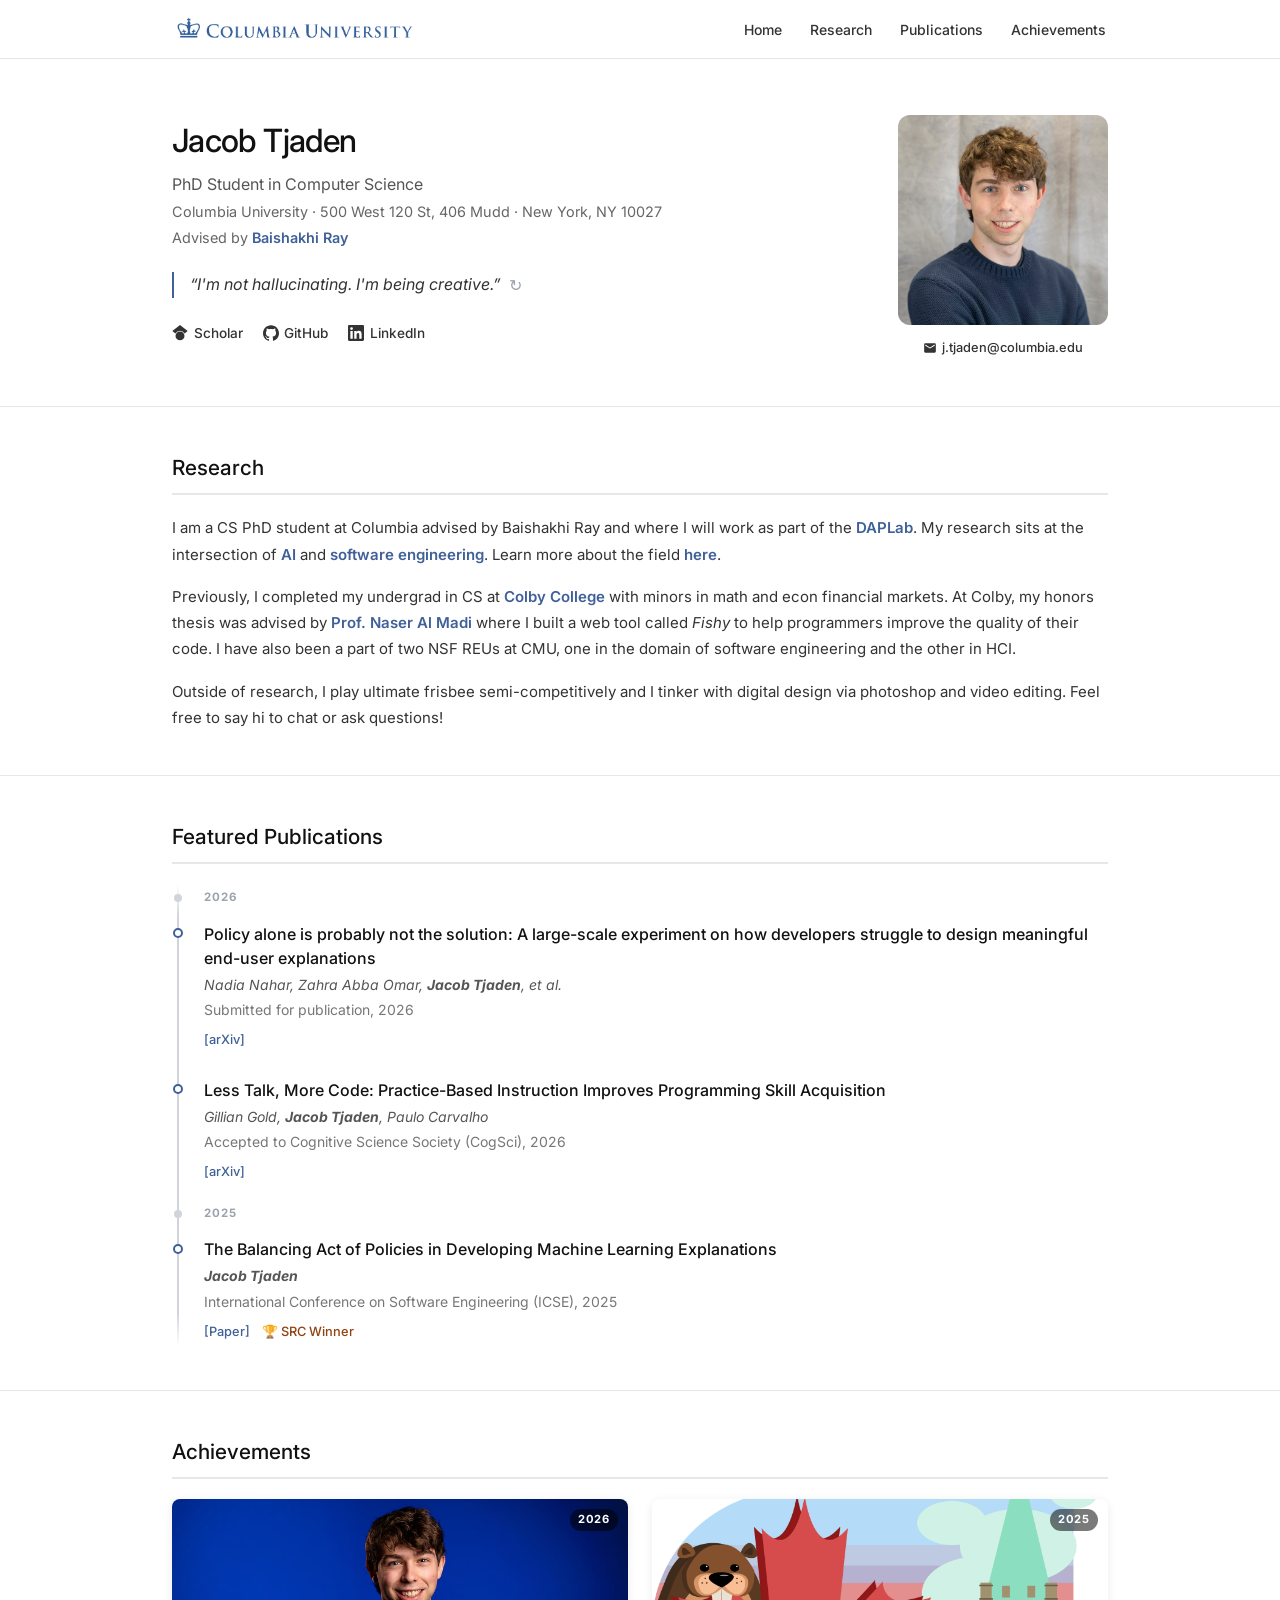
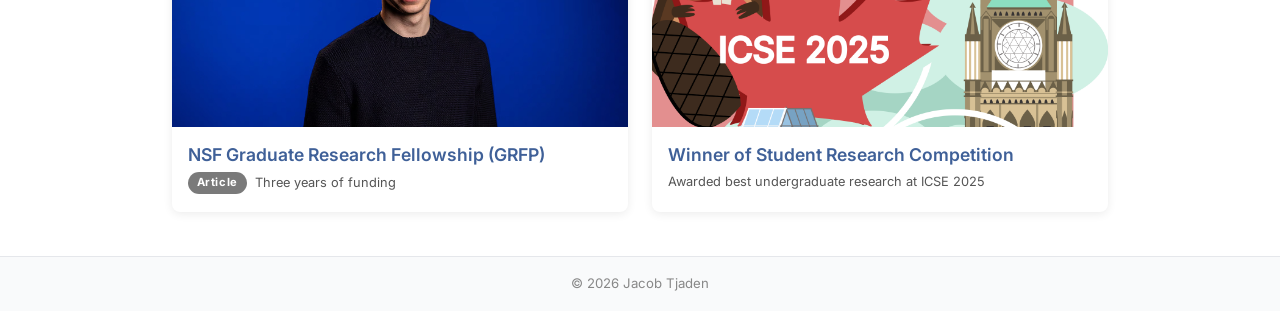
==== index.html @ 8c9d458d "Fixed text spacing" ====
<!DOCTYPE html>
<html lang="en">
<head>
  <meta charset="UTF-8">
  <meta name="viewport" content="width=device-width, initial-scale=1.0">
  <meta name="description" content="Jacob Tjaden — PhD Student in Computer Science">
  <title>Jacob Tjaden</title>
  <link rel="icon" type="image/x-icon" href="assets/favicon.ico">
  <link rel="preconnect" href="https://fonts.googleapis.com">
  <link rel="preconnect" href="https://fonts.gstatic.com" crossorigin>
  <link href="https://fonts.googleapis.com/css2?family=Google+Sans:wght@400;500;700&family=Inter:wght@300;400;500;600;700&display=swap" rel="stylesheet">
  <link rel="stylesheet" href="custom_css/style.css">

  <!-- Google Analytics -->
  <script async src="https://www.googletagmanager.com/gtag/js?id=G-TKDKYT4JV2"></script>
  <script>
    window.dataLayer = window.dataLayer || [];
    function gtag(){dataLayer.push(arguments);}
    gtag('js', new Date());
    gtag('config', 'G-TKDKYT4JV2');
  </script>
</head>
<body>

  <!-- Navigation -->
  <nav id="navbar">
    <div class="nav-inner">
      <!-- Replace with your desired image, e.g. a lab logo or university wordmark -->
      <a href="#home" class="nav-logo-link">
        <img src="assets/other-images/columbia-logo.png" alt="[Nav Image]" class="nav-logo">
      </a>
      <button class="nav-toggle" id="navToggle" aria-label="Toggle navigation menu" aria-expanded="false">
        <span></span>
        <span></span>
        <span></span>
      </button>
      <ul class="nav-links" id="navLinks">
        <li><a href="#home">Home</a></li>
        <li><a href="#research">Research</a></li>
        <li><a href="#publications">Publications</a></li>
        <li><a href="#achievements">Achievements</a></li>
        <!--<li><a href="assets/cv.pdf" target="_blank" rel="noopener">CV</a></li>-->
      </ul>
    </div>
  </nav>

  <!-- Home / Hero -->
  <section id="home">
    <div class="container">
      <div class="hero">

        <div class="hero-text">
          <h1>Jacob Tjaden</h1>
          <p class="hero-role">PhD Student in Computer Science</p>
          <!-- <p class="hero-role">1st year CS PhD student</p> -->
          <p class="hero-affil">Columbia University &middot; 500 West 120 St, 406 Mudd &middot; New York, NY 10027</p>
          <p class="hero-advisor">Advised by <a href="https://www.rayb.info/">Baishakhi Ray</a></p>

          <blockquote class="hero-tagline">
            &ldquo;<span id="joke-text"></span>&rdquo;
            <button id="joke-refresh" title="Another one" aria-label="Show a new joke">&#8635;</button>
          </blockquote>

          <div class="social-links">

            <a href="https://scholar.google.com/citations?hl=en&authuser=0&user=3XXjnRoAAAAJ"
               target="_blank" rel="noopener" class="social-link" title="Google Scholar">
              <svg viewBox="0 0 24 25" xmlns="http://www.w3.org/2000/svg" aria-hidden="true">
                <path d="M12 24a7 7 0 1 1 0-14 7 7 0 0 1 0 14zm0-24L0 9.5l4.838 3.94A8 8 0 0 1 12 9a8 8 0 0 1 7.162 4.44L24 9.5z"/>
              </svg>
              Scholar
            </a>

            <a href="https://github.com/jctjad"
               target="_blank" rel="noopener" class="social-link" title="GitHub">
              <svg viewBox="0 0 24 24" xmlns="http://www.w3.org/2000/svg" aria-hidden="true">
                <path d="M12 .297c-6.63 0-12 5.373-12 12 0 5.303 3.438 9.8 8.205 11.385.6.113.82-.258.82-.577 0-.285-.01-1.04-.015-2.04-3.338.724-4.042-1.61-4.042-1.61C4.422 18.07 3.633 17.7 3.633 17.7c-1.087-.744.084-.729.084-.729 1.205.084 1.838 1.236 1.838 1.236 1.07 1.835 2.809 1.305 3.495.998.108-.776.417-1.305.76-1.605-2.665-.3-5.466-1.332-5.466-5.93 0-1.31.465-2.38 1.235-3.22-.135-.303-.54-1.523.105-3.176 0 0 1.005-.322 3.3 1.23.96-.267 1.98-.399 3-.405 1.02.006 2.04.138 3 .405 2.28-1.552 3.285-1.23 3.285-1.23.645 1.653.24 2.873.12 3.176.765.84 1.23 1.91 1.23 3.22 0 4.61-2.805 5.625-5.475 5.92.42.36.81 1.096.81 2.22 0 1.606-.015 2.896-.015 3.286 0 .315.21.69.825.57C20.565 22.092 24 17.592 24 12.297c0-6.627-5.373-12-12-12"/>
              </svg>
              GitHub
            </a>

            <a href="https://www.linkedin.com/in/jctjaden/"
               target="_blank" rel="noopener" class="social-link" title="LinkedIn">
              <svg viewBox="0 0 24 24" xmlns="http://www.w3.org/2000/svg" aria-hidden="true">
                <path d="M20.447 20.452h-3.554v-5.569c0-1.328-.027-3.037-1.852-3.037-1.853 0-2.136 1.445-2.136 2.939v5.667H9.351V9h3.414v1.561h.046c.477-.9 1.637-1.85 3.37-1.85 3.601 0 4.267 2.37 4.267 5.455v6.286zM5.337 7.433a2.062 2.062 0 0 1-2.063-2.065 2.064 2.064 0 1 1 2.063 2.065zm1.782 13.019H3.555V9h3.564v11.452zM22.225 0H1.771C.792 0 0 .774 0 1.729v20.542C0 23.227.792 24 1.771 24h20.451C23.2 24 24 23.227 24 22.271V1.729C24 .774 23.2 0 22.222 0h.003z"/>
              </svg>
              LinkedIn
            </a>

          </div><!-- /.social-links -->
        </div><!-- /.hero-text -->

        <div class="hero-photo">
          <img src="assets/profile-pic.jpg" alt="Jacob Tjaden">
          <a href="#" class="photo-email" title="Email"
             data-cfemail="42286c36282326272c02212d2e372f202b236c272637">
            <svg viewBox="0 0 24 24" xmlns="http://www.w3.org/2000/svg" aria-hidden="true">
              <path d="M20 4H4c-1.1 0-1.99.9-1.99 2L2 18c0 1.1.9 2 2 2h16c1.1 0 2-.9 2-2V6c0-1.1-.9-2-2-2zm0 4l-8 5-8-5V6l8 5 8-5v2z"/>
            </svg>
            <span class="__cf_email__">&#91;email&#160;protected&#93;</span>
          </a>
        </div>

      </div><!-- /.hero -->
    </div>
  </section>

  <!-- Research -->
  <section id="research">
    <div class="container">
      <h2 class="section-title">Research</h2>

      <p class="prose">
        I am a CS PhD student at Columbia advised by Baishakhi Ray and where I will work as part of the <a href="https://daplab.cs.columbia.edu/">DAPLab</a>.
        My research sits at the intersection of <strong class="highlight">AI</strong> and <strong class="highlight">software engineering</strong>.
        <!-- with a focus on <i>trust in AI coding agents</i>.--> Learn more about the field  
        <a href="https://cacm.acm.org/opinion/agentic-ai-software-engineers-programming-with-trust/">here</a>.
      </p>
      <p class="prose">
        Previously, I completed my undergrad in CS at <strong class="highlight">Colby College</strong> with minors in math and econ financial markets.
        At Colby, my honors thesis was advised by <strong class="highlight">Prof. Naser Al Madi</strong> where I built a web tool called <i>Fishy</i>
        to help programmers improve the quality of their code.
        I have also been a part of two NSF REUs at CMU, one in the domain of software engineering and the other in HCI.
      </p>
      <p class="prose">
        Outside of research, I play ultimate frisbee semi-competitively and I tinker with digital design via photoshop and video editing. 
        Feel free to say hi to chat or ask questions!
      </p>

      <!--
      <div class="research-vectors">
        <h3 class="vectors-heading">Research Vectors</h3>
        <div class="vectors-bars" id="vectors-bars">
          <div class="vectors-loading">Loading&hellip;</div>
        </div>
        <p class="vectors-meta" id="vectors-meta"></p>
      </div>
      -->

    </div>
  </section>

  <!-- Publications -->
  <section id="publications">
    <div class="container">
      <h2 class="section-title">Featured Publications</h2>
      <!-- <p class="section-note">
        For the most up-to-date list, see my
        <a href="https://scholar.google.com/citations?hl=en&authuser=0&user=3XXjnRoAAAAJ"
           target="_blank" rel="noopener">Google Scholar</a> profile.
      </p> -->

      <ul class="pub-list">

        <!-- ─── 2026 ─────────────────────────────────────────── -->
        <li class="pub-year-label">2026</li>

        <li class="pub-item">
          <p class="pub-title">
            Policy alone is probably not the solution: A large-scale experiment on how developers struggle to design meaningful end-user explanations
          </p>
          <p class="pub-authors">
            Nadia Nahar, Zahra Abba Omar, <strong>Jacob Tjaden</strong>, et al.
          </p>
          <p class="pub-venue">
            Submitted for publication<em></em>, 2026
          </p>
          <div class="pub-links">
            <a href="https://arxiv.org/pdf/2503.15512" target="_blank" rel="noopener" class="pub-link">[arXiv]</a>
          </div>
        </li>

        <li class="pub-item">
          <p class="pub-title">
            Less Talk, More Code: Practice-Based Instruction Improves Programming Skill Acquisition
          </p>
          <p class="pub-authors">
            Gillian Gold, <strong>Jacob Tjaden</strong>, Paulo Carvalho
          </p>
          <p class="pub-venue">
            Accepted to Cognitive Science Society (CogSci), 2026
          </p>
          <div class="pub-links">
            <a href="https://osf.io/preprints/psyarxiv/p428m" target="_blank" rel="noopener" class="pub-link">[arXiv]</a>
          </div>
        </li>

        <!-- ─── 2025 ─────────────────────────────────────────── -->
        <li class="pub-year-label">2025</li>

        <li class="pub-item">
          <p class="pub-title">
            The Balancing Act of Policies in Developing Machine Learning Explanations
          </p>
          <p class="pub-authors">
            <strong>Jacob Tjaden</strong>
          </p>
          <p class="pub-venue">
            International Conference on Software Engineering (ICSE), 2025
          </p>
          <div class="pub-links">
            <a href="https://ieeexplore.ieee.org/document/11024264" target="_blank" rel="noopener" class="pub-link">[Paper]</a>
            <!-- <a href="https://drive.google.com/file/d/1xyaWsh6ZU6T8L-z-8aceaLoo5MVlzlEo/view" target="_blank" rel="noopener" class="pub-link">[Poster]</a> -->
            <span class="pub-award">&#x1F3C6; SRC Winner</span>
          </div>
        </li>

      </ul>
    </div>
  </section>

  <!-- Achievements -->
  <section id="achievements">
    <div class="container">
      <h2 class="section-title">Achievements</h2>

      <div class="achievements-grid">

        <!-- ─── 2026 ─────────────────────────────────────────── -->
        <div class="achievement-card">
          <div class="achievement-img-wrap">
            <img src="assets/other-images/colby_news.jpg" alt="NSF GRFP Banner">
            <p class="achievement-date">2026</p>
          </div>
          <div class="achievement-body">
            <h5 class="achievement-title">NSF Graduate Research Fellowship (GRFP)</h5>
            <div class="achievement-footer">
              <a href="https://news.colby.edu/story/nsf-graduate-research-fellowship-winner-announced/" class="achievement-tag" target="_blank" rel="noopener">Article</a>
              <p class="achievement-desc">Three years of funding</p>
            </div>
          </div>
        </div>

        <!-- ─── 2025 ─────────────────────────────────────────── -->
        <div class="achievement-card">
          <div class="achievement-img-wrap">
            <img src="assets/other-images/icse_2025.png" alt="ICSE 2025 Banner">
            <p class="achievement-date">2025</p>
          </div>
          <div class="achievement-body">
            <h5 class="achievement-title">Winner of Student Research Competition</h5>
            <p class="achievement-desc">Awarded best undergraduate research at ICSE 2025</p>
          </div>
        </div>

      </div> <!-- /.achievements-grid -->
    </div>
  </section>

  <!-- Footer -->
  <footer>
    <div class="container">
      <p>&copy; <span id="year"></span> Jacob Tjaden</p>
    </div>
  </footer>

  <script src="script/navbar.js"></script>
  <script src="script/smooth-scroll.js"></script>
  <script src="script/research-vectors.js"></script>

</body>
</html>
---- custom_css/style.css ----
/* ─── Global Colors ─────────────────────────────────────────── */

:root {
  --columbia-blue: #3f6098;   /* Accent color */
  --columbia-blue-png: #2b4e8c;
}

/* ─── Reset & Base ──────────────────────────────────────────── */

*, *::before, *::after {
  box-sizing: border-box;
  margin: 0;
  padding: 0;
}

html {
  scroll-behavior: smooth;
}

body {
  font-family: 'Inter', -apple-system, BlinkMacSystemFont, 'Segoe UI', sans-serif;
  font-size: 16px;
  line-height: 1.65;
  color: #1a1a1a;
  background: #ffffff;
  -webkit-font-smoothing: antialiased;
}

a {
  font-weight: 600;
  color: var(--columbia-blue);
  text-decoration: none;
}

a:hover {
  text-decoration: underline;
}

/* ─── Layout ────────────────────────────────────────────────── */

.container {
  max-width: 1000px;
  margin: 0 auto;
  padding: 0 2rem;
}

/* ─── Navigation ────────────────────────────────────────────── */

#navbar {
  background: #ffffff;
  border-bottom: 1px solid #e5e7eb;
}

.nav-inner {
  max-width: 1000px;
  margin: 0 auto;
  padding: 0 2rem;
  height: 58px;
  display: flex;
  align-items: center;
  justify-content: space-between;
}

.nav-logo-link {
  display: flex;
  align-items: center;
  flex-shrink: 0;
  text-decoration: none;
}

.nav-logo {
  height: 32px;
  width: auto;
  display: block;
  opacity: 0.9;
}

.nav-brand {
  font-weight: 700;
  font-size: 1rem;
  color: #1a1a1a;
  text-decoration: none;
  flex-shrink: 0;
}

.nav-brand:hover {
  text-decoration: none;
  color: var(--columbia-blue);
}

.nav-links {
  display: flex;
  list-style: none;
  gap: 1.75rem;
  align-items: center;
  margin-right: 2px;
}

.nav-links a {
  color: #333;
  text-decoration: none;
  font-size: 0.875rem;
  font-weight: 500;
  transition: color 0.15s;
}

.nav-links a:hover {
  color: var(--columbia-blue);
  text-decoration: none;
}

/* Hamburger button — hidden on desktop */
.nav-toggle {
  display: none;
  flex-direction: column;
  justify-content: space-between;
  width: 22px;
  height: 16px;
  background: none;
  border: none;
  cursor: pointer;
  padding: 0;
}

.nav-toggle span {
  display: block;
  height: 2px;
  width: 100%;
  background: #1a1a1a;
  border-radius: 2px;
  transition: transform 0.2s, opacity 0.2s;
}

/* ─── Hero ──────────────────────────────────────────────────── */

#home {
  padding: 3.5rem 0 3rem;
  border-bottom: 1px solid #e5e7eb;
}

.highlight {
  font-weight: 600;
  color: var(--columbia-blue);
}

.hero {
  display: flex;
  gap: 6rem;
  align-items: flex-start;
}

.hero-text {
  flex: 1;
  min-width: 0;
}

h1 {
  font-family: 'Google Sans', 'Inter', sans-serif;
  font-size: 2rem;
  font-weight: 500;
  letter-spacing: -0.02em;
  margin-bottom: 0.2rem;
  /* color: var(--columbia-blue); */
  color: #111;
}

.hero-role {
  font-size: 1rem;
  color: #555;
  margin-bottom: 0.15rem;
}

.hero-affil {
  font-size: 0.9rem;
  color: #666;
  margin-bottom: 0.15rem;
}

.hero-advisor {
  font-size: 0.9rem;
  color: #666;
  margin-bottom: 1.4rem;
}

.hero-tagline {
  font-size: 1rem;
  font-style: italic;
  color: #333;
  border-left: 2px solid var(--columbia-blue);
  padding-left: 1rem;
  margin-bottom: 1.5rem;
  line-height: 1.6;
}

#joke-refresh {
  display: inline;
  background: none;
  border: none;
  cursor: pointer;
  font-size: 1rem;
  color: #9ca3af;
  padding: 0 0 0 0.3rem;
  font-style: normal;
  vertical-align: middle;
  transition: color 0.15s, transform 0.3s;
}

#joke-refresh:hover {
  color: var(--columbia-blue);
  transform: rotate(180deg);
}

/* Social links */
.social-links {
  display: flex;
  flex-wrap: wrap;
  gap: 0.5rem 1.25rem;
  align-items: center;
}

.social-link {
  display: inline-flex;
  align-items: center;
  gap: 0.35rem;
  color: #333;
  font-size: 0.85rem;
  font-weight: 500;
  text-decoration: none;
  transition: color 0.15s;
}

.social-link:hover {
  color: var(--columbia-blue);
  text-decoration: none;
}

.social-link svg {
  width: 16px;
  height: 16px;
  fill: currentColor;
  flex-shrink: 0;
}

/* Profile photo */
.hero-photo {
  flex-shrink: 0;
  width: 210px;
  display: flex;
  flex-direction: column;
  align-items: center;
  gap: 0.75rem;
}

.hero-photo > img:first-child {
  width: 210px;
  height: 210px;
  border-radius: 12px;
  object-fit: cover;
  object-position: top;
  display: block;
}

.photo-email {
  display: inline-flex;
  align-items: center;
  gap: 0.35rem;
  color: #333;
  font-size: 0.8rem;
  font-weight: 500;
  text-decoration: none;
  transition: color 0.15s;
  overflow-wrap: break-word;
}

.photo-email:hover {
  color: var(--columbia-blue);
  text-decoration: none;
}

.photo-email svg {
  width: 14px;
  height: 14px;
  fill: currentColor;
  flex-shrink: 0;
}

/* ─── Sections — shared ─────────────────────────────────────── */

section {
  padding: 2.75rem 0;
  border-bottom: 1px solid #e5e7eb;
}

section:last-of-type {
  border-bottom: none;
}

.section-title {
  font-family: 'Google Sans', 'Inter', sans-serif;
  font-size: 1.3rem;
  font-weight: 500;
  /* color: var(--columbia-blue); */
  color: #111;
  margin-bottom: 1.25rem;
  padding-bottom: 0.5rem;
  border-bottom: 2px solid #e5e7eb;
}

.section-note {
  font-size: 0.85rem;
  color: #666;
  margin-bottom: 1.25rem;
}

/* ─── Research ──────────────────────────────────────────────── */

.prose {
  font-size: 0.9375rem;
  color: #333;
  margin-bottom: 1rem;
  line-height: 1.75;
}

.prose:last-of-type {
  margin-bottom: 0;
}

.research-areas {
  margin-top: 1.5rem;
  padding: 1.25rem 1.5rem;
  background: #f9fafb;
  border-radius: 6px;
  border: 1px solid #e5e7eb;
}

.research-areas h3 {
  font-size: 0.9rem;
  font-weight: 600;
  color: #111;
  margin-bottom: 0.75rem;
  text-transform: uppercase;
  letter-spacing: 0.05em;
}

.research-areas ul {
  list-style: none;
  display: flex;
  flex-wrap: wrap;
  gap: 0.5rem;
  padding: 0;
}

.research-areas li {
  font-size: 0.85rem;
  color: #374151;
  background: #ffffff;
  border: 1px solid #d1d5db;
  border-radius: 999px;
  padding: 0.25rem 0.85rem;
}

/* ─── Research Vectors ──────────────────────────────────────── */

.research-vectors {
  margin-top: 1.75rem;
}

.vectors-heading {
  font-size: 0.9rem;
  font-weight: 600;
  color: #111;
  text-transform: uppercase;
  letter-spacing: 0.05em;
  margin-bottom: 0.9rem;
}

.vectors-bars {
  display: flex;
  flex-direction: column;
  gap: 0.55rem;
}

.vector-row {
  display: grid;
  grid-template-columns: 160px 1fr 3rem 5.5rem;
  align-items: center;
  gap: 0.75rem;
}

.vector-label {
  font-size: 0.85rem;
  color: #374151;
  font-weight: 500;
  white-space: nowrap;
  overflow: hidden;
  text-overflow: ellipsis;
}

.vector-track {
  background: #f3f4f6;
  border-radius: 999px;
  height: 8px;
  overflow: hidden;
}

.vector-fill {
  height: 100%;
  background: var(--columbia-blue);
  border-radius: 999px;
  transition: width 0.7s cubic-bezier(0.4, 0, 0.2, 1);
  opacity: 0.85;
}

.vector-pct {
  font-size: 0.8rem;
  color: #555;
  font-weight: 600;
  text-align: right;
}

.vector-count {
  font-size: 0.78rem;
  color: #9ca3af;
  white-space: nowrap;
}

.vectors-loading {
  font-size: 0.85rem;
  color: #9ca3af;
}

.vectors-meta {
  margin-top: 0.65rem;
  font-size: 0.78rem;
  color: #9ca3af;
}

/* ─── Publications ──────────────────────────────────────────── */

.pub-list {
  list-style: none;
  position: relative;
  padding-left: 2rem;      /* 32px — space for the timeline + dot */
}

/* Vertical timeline line — straight with gradient-curved ends */
.pub-list::before {
  content: '';
  position: absolute;
  left: 5px;               /* center of the 10px dot (5px + 5px half-dot - 1px half-line) */
  top: 0;
  bottom: 0;
  width: 2px;
  background: linear-gradient(
    to bottom,
    transparent 0%,
    #d1d5db 7%,
    #d1d5db 93%,
    transparent 100%
  );
}

/* Year labels */
.pub-year-label {
  position: relative;
  padding: 0.5rem 0;
  line-height: 1;
  font-size: 0.72rem;
  font-weight: 700;
  color: #9ca3af;
  letter-spacing: 0.1em;
  text-transform: uppercase;
}

/* Small filled circle on the line for year labels */
.pub-year-label::before {
  content: '';
  position: absolute;
  left: calc(-2rem + 2px);   /* center 8px circle on 2px line at left: 5px */
  top: 50%;
  transform: translateY(-50%);
  width: 8px;
  height: 8px;
  background: #d1d5db;
  border-radius: 50%;
}

/* Publication entries */
.pub-item {
  position: relative;
  padding: 0.6rem 0 1.1rem;
  border-bottom: none;
}

.pub-item:last-child {
  padding-bottom: 0.25rem;
}

/* Hollow circle dot on the timeline for each paper */
.pub-item::before {
  content: '';
  position: absolute;
  left: calc(-2rem + 1px);   /* center 10px circle on 2px line at left: 5px */
  top: 1rem;
  width: 10px;
  height: 10px;
  background: #ffffff;
  border: 2px solid var(--columbia-blue);
  border-radius: 50%;
}

.pub-placeholder {
  opacity: 0.45;
}

.pub-title {
  font-size: 1rem;
  font-weight: 500;
  color: #111;
  margin-bottom: 0.2rem;
  line-height: 1.5;
}

.pub-authors {
  font-style: italic;
  font-size: 0.875rem;
  color: #555;
  margin-bottom: 0.15rem;
}

.pub-venue {
  font-size: 0.875rem;
  color: #777;
  margin-bottom: 0.5rem;
}

.pub-links {
  display: flex;
  flex-wrap: wrap;
  gap: 0.25rem 0.75rem;
  align-items: center;
}

.pub-link {
  font-size: 0.8rem;
  color: var(--columbia-blue);
  font-weight: 500;
  text-decoration: none;
}

.pub-link:hover {
  text-decoration: underline;
}

.pub-award {
  font-size: 0.8rem;
  color: #92400e;
  font-weight: 500;
}

/* ─── Achievements ───────────────────────────────────────────── */

.achievements-grid {
  display: grid;
  grid-template-columns: repeat(2, 1fr);
  gap: 1.5rem;
}

.achievement-card {
  background: #ffffff;
  border-radius: 8px;
  overflow: hidden;
  display: flex;
  flex-direction: column;
  box-shadow: 0 2px 10px rgba(0, 0, 0, 0.08);
  transition: transform 0.2s ease, box-shadow 0.2s ease;
}

.achievement-card:hover {
  transform: translateY(-4px);
  box-shadow: 0 8px 24px rgba(0, 0, 0, 0.13);
}

.achievement-img-wrap {
  position: relative;
  width: 100%;
  aspect-ratio: 16 / 8;
  overflow: hidden;
  background: #f3f4f6;
}

.achievement-img-wrap img {
  width: 100%;
  height: 100%;
  object-fit: cover;
  object-position: center;
  display: block;
  transition: transform 0.3s ease;
}

.achievement-card:hover .achievement-img-wrap img {
  transform: scale(1.02);
}

.achievement-body {
  padding: 0.9rem 1rem 1.1rem;
  display: flex;
  flex-direction: column;
  gap: 0.3rem;
  flex: 1;
}

.achievement-date {
  position: absolute;
  top: 0.6rem;
  right: 0.6rem;
  font-size: 0.7rem;
  font-weight: 700;
  color: #ffffff;
  background: rgba(0, 0, 0, 0.52);
  padding: 0.2rem 0.55rem;
  border-radius: 999px;
  letter-spacing: 0.05em;
  backdrop-filter: blur(4px);
  -webkit-backdrop-filter: blur(4px);
  line-height: 1.4;
}

.achievement-title {
  font-size: 1.1rem;
  font-weight: 600;
  color: var(--columbia-blue);
  line-height: 1.45;
  margin: 0;
}

.achievement-desc {
  font-size: 0.8rem;
  color: #555;
  line-height: 1.55;
  margin: 0;
}

.achievement-footer {
  display: flex;
  align-items: center;
  justify-content: flex-start;
  gap: 0.5rem;
}

.achievement-tag {
  flex-shrink: 0;
  font-size: 0.7rem;
  font-weight: 700;
  color: #ffffff;
  background: rgba(0, 0, 0, 0.52);
  padding: 0.2rem 0.55rem;
  border-radius: 999px;
  letter-spacing: 0.05em;
  line-height: 1.4;
  text-decoration: none;
  transition: background 0.15s;
}

.achievement-tag:hover {
  background: rgba(0, 0, 0, 0.7);
  text-decoration: none;
}

@media (max-width: 560px) {
  .achievements-grid {
    grid-template-columns: 1fr;
  }
}

/* ─── Footer ────────────────────────────────────────────────── */

footer {
  padding: 1rem 0;
  background: #f9fafb;
  border-top: 1px solid #e5e7eb;
  text-align: center;
  color: #888;
  font-size: 0.825rem;
}

/* ─── Responsive ────────────────────────────────────────────── */

@media (max-width: 640px) {
  h1 {
    font-size: 1.6rem;
  }

  .hero {
    flex-direction: column-reverse;
    align-items: center;
    gap: 1.5rem;
  }

  .hero-photo {
    width: 160px;
  }

  .hero-photo > img:first-child {
    width: 160px;
    height: 160px;
    border-radius: 10px;
  }


  .hero-text {
    text-align: center;
  }

  .hero-tagline {
    text-align: left;
  }

  .social-links {
    justify-content: center;
  }

  .nav-links {
    display: none;
    flex-direction: column;
    gap: 0;
    position: absolute;
    top: 58px;
    left: 0;
    right: 0;
    background: #fff;
    border-bottom: 1px solid #e5e7eb;
    padding: 0.5rem 0;
    box-shadow: 0 4px 12px rgba(0,0,0,0.08);
  }

  .nav-links.open {
    display: flex;
  }

  .nav-links li {
    width: 100%;
  }

  .nav-links a {
    display: block;
    padding: 0.65rem 2rem;
    font-size: 0.9rem;
  }

  .nav-toggle {
    display: flex;
  }

  .photo-email {
    font-size: 0.72rem;
  }

}
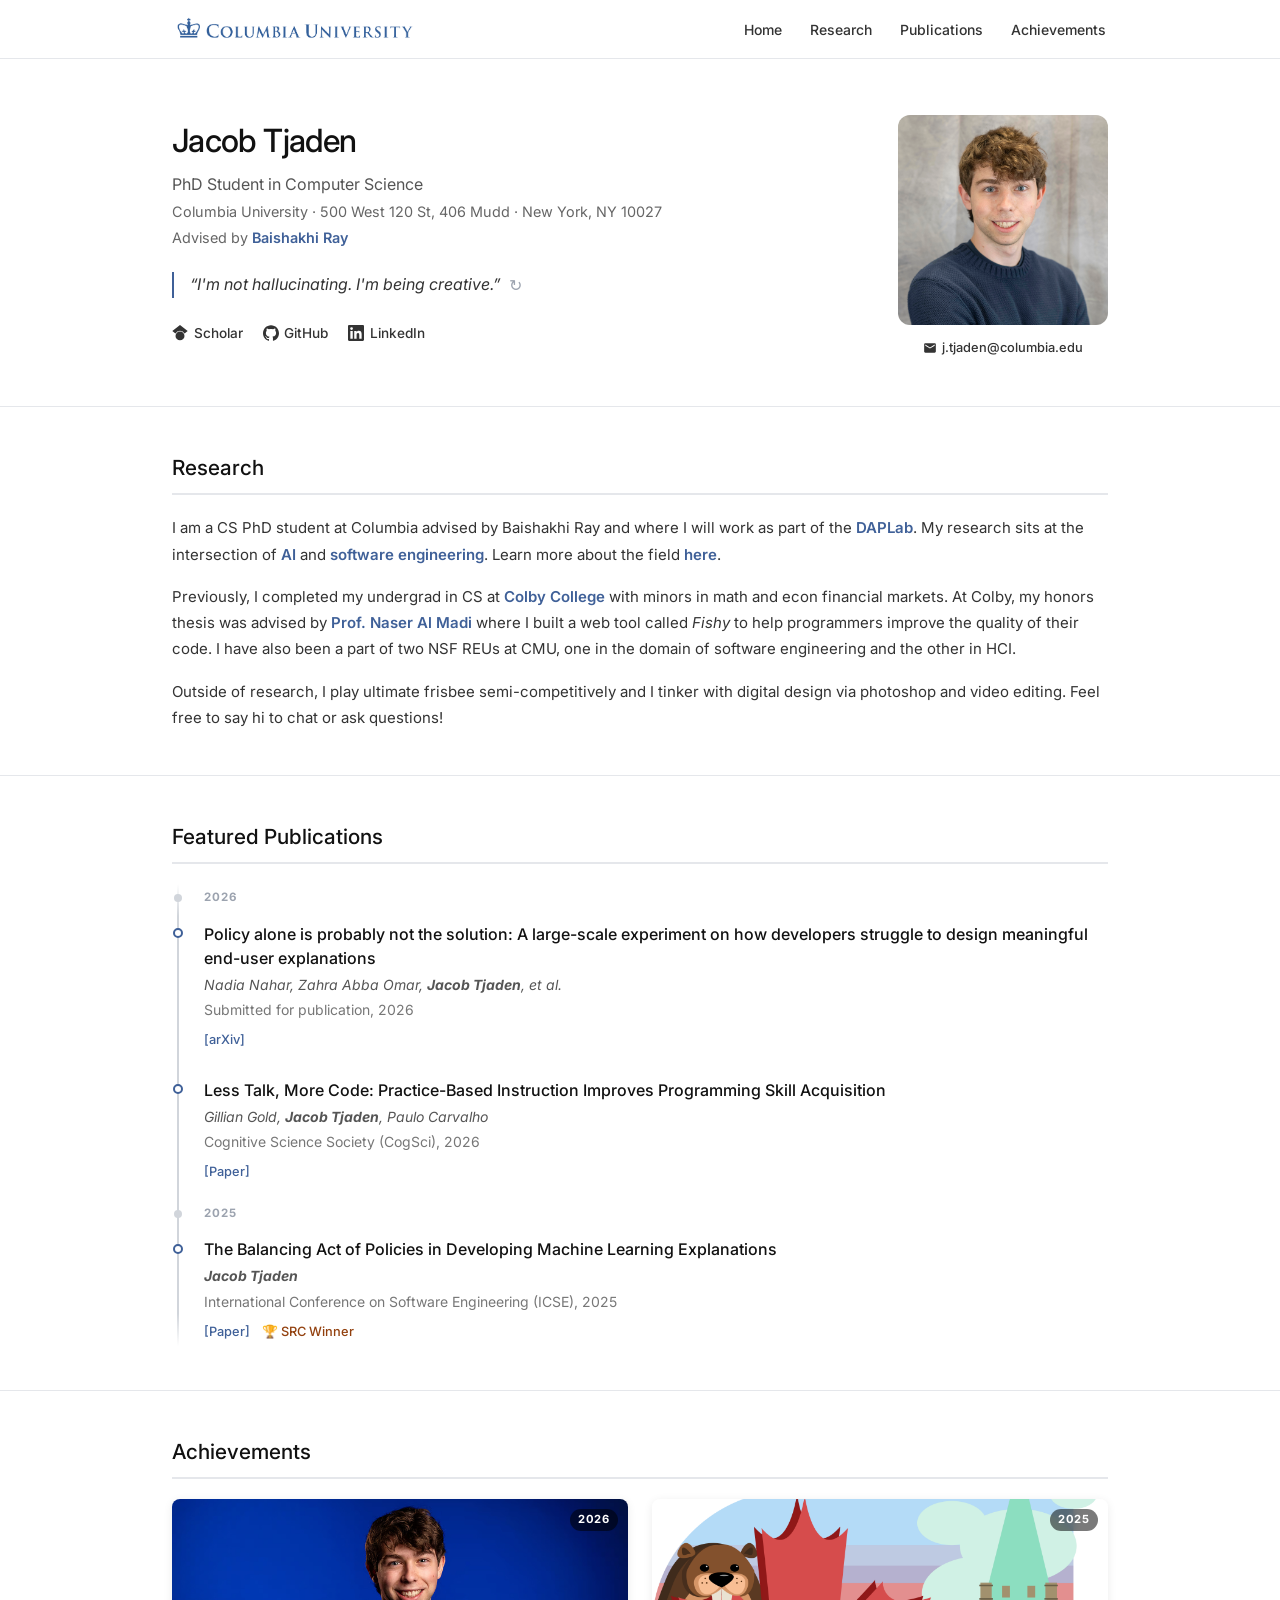
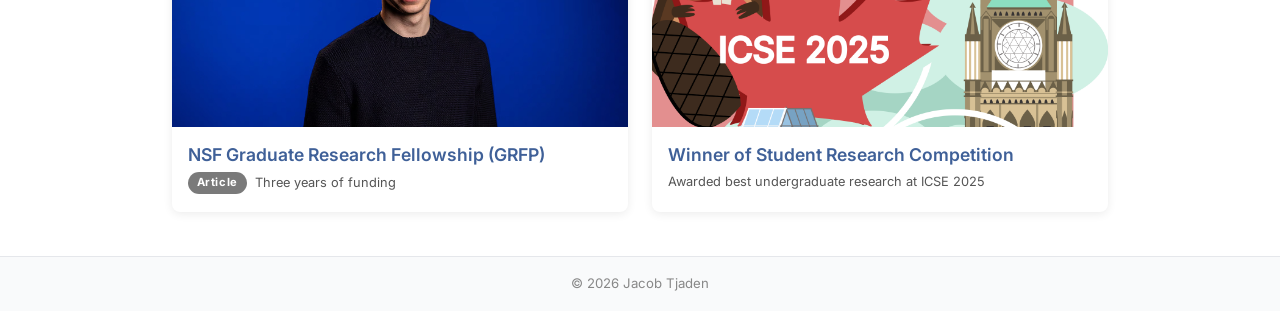
==== commit e79089d9: "Updated cogsci paper to reflect publication" ====
--- a/index.html
+++ b/index.html
@@ -178,10 +178,10 @@
             Gillian Gold, <strong>Jacob Tjaden</strong>, Paulo Carvalho
           </p>
           <p class="pub-venue">
-            Accepted to Cognitive Science Society (CogSci), 2026
+            Cognitive Science Society (CogSci), 2026
           </p>
           <div class="pub-links">
-            <a href="https://osf.io/preprints/psyarxiv/p428m" target="_blank" rel="noopener" class="pub-link">[arXiv]</a>
+            <a href="https://escholarship.org/uc/item/6vq9j198" target="_blank" rel="noopener" class="pub-link">[Paper]</a>
           </div>
         </li>
 
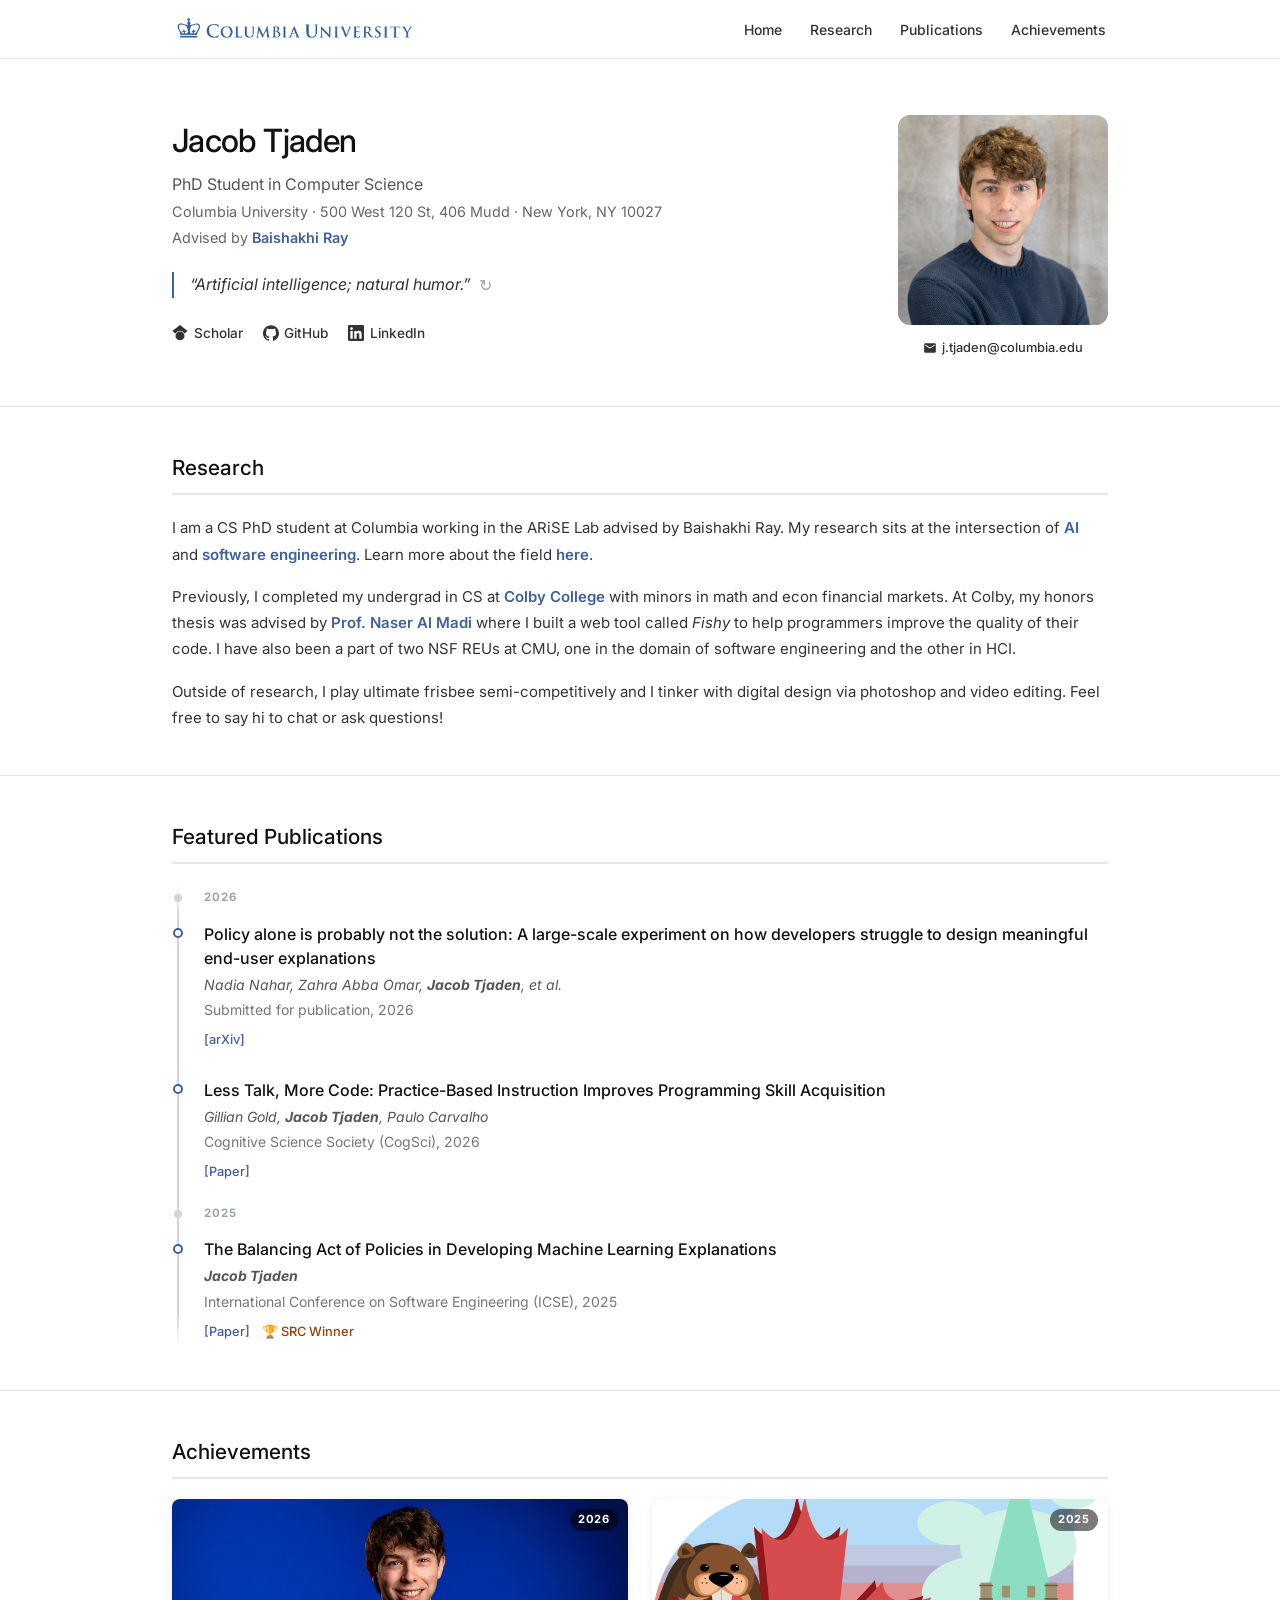
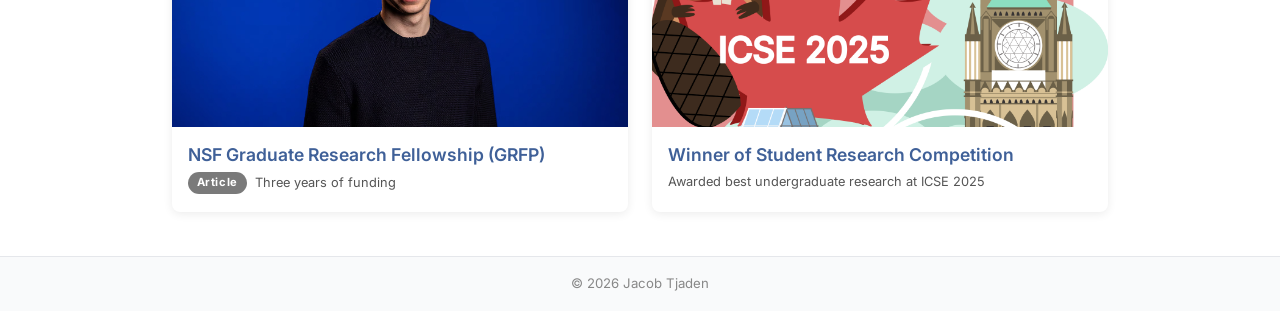
==== commit 7db67325: "Updated DAPLab to ARiSE lab" ====
--- a/index.html
+++ b/index.html
@@ -111,7 +111,7 @@
       <h2 class="section-title">Research</h2>
 
       <p class="prose">
-        I am a CS PhD student at Columbia advised by Baishakhi Ray and where I will work as part of the <a href="https://daplab.cs.columbia.edu/">DAPLab</a>.
+        I am a CS PhD student at Columbia working in the ARiSE Lab advised by Baishakhi Ray.
         My research sits at the intersection of <strong class="highlight">AI</strong> and <strong class="highlight">software engineering</strong>.
         <!-- with a focus on <i>trust in AI coding agents</i>.--> Learn more about the field  
         <a href="https://cacm.acm.org/opinion/agentic-ai-software-engineers-programming-with-trust/">here</a>.
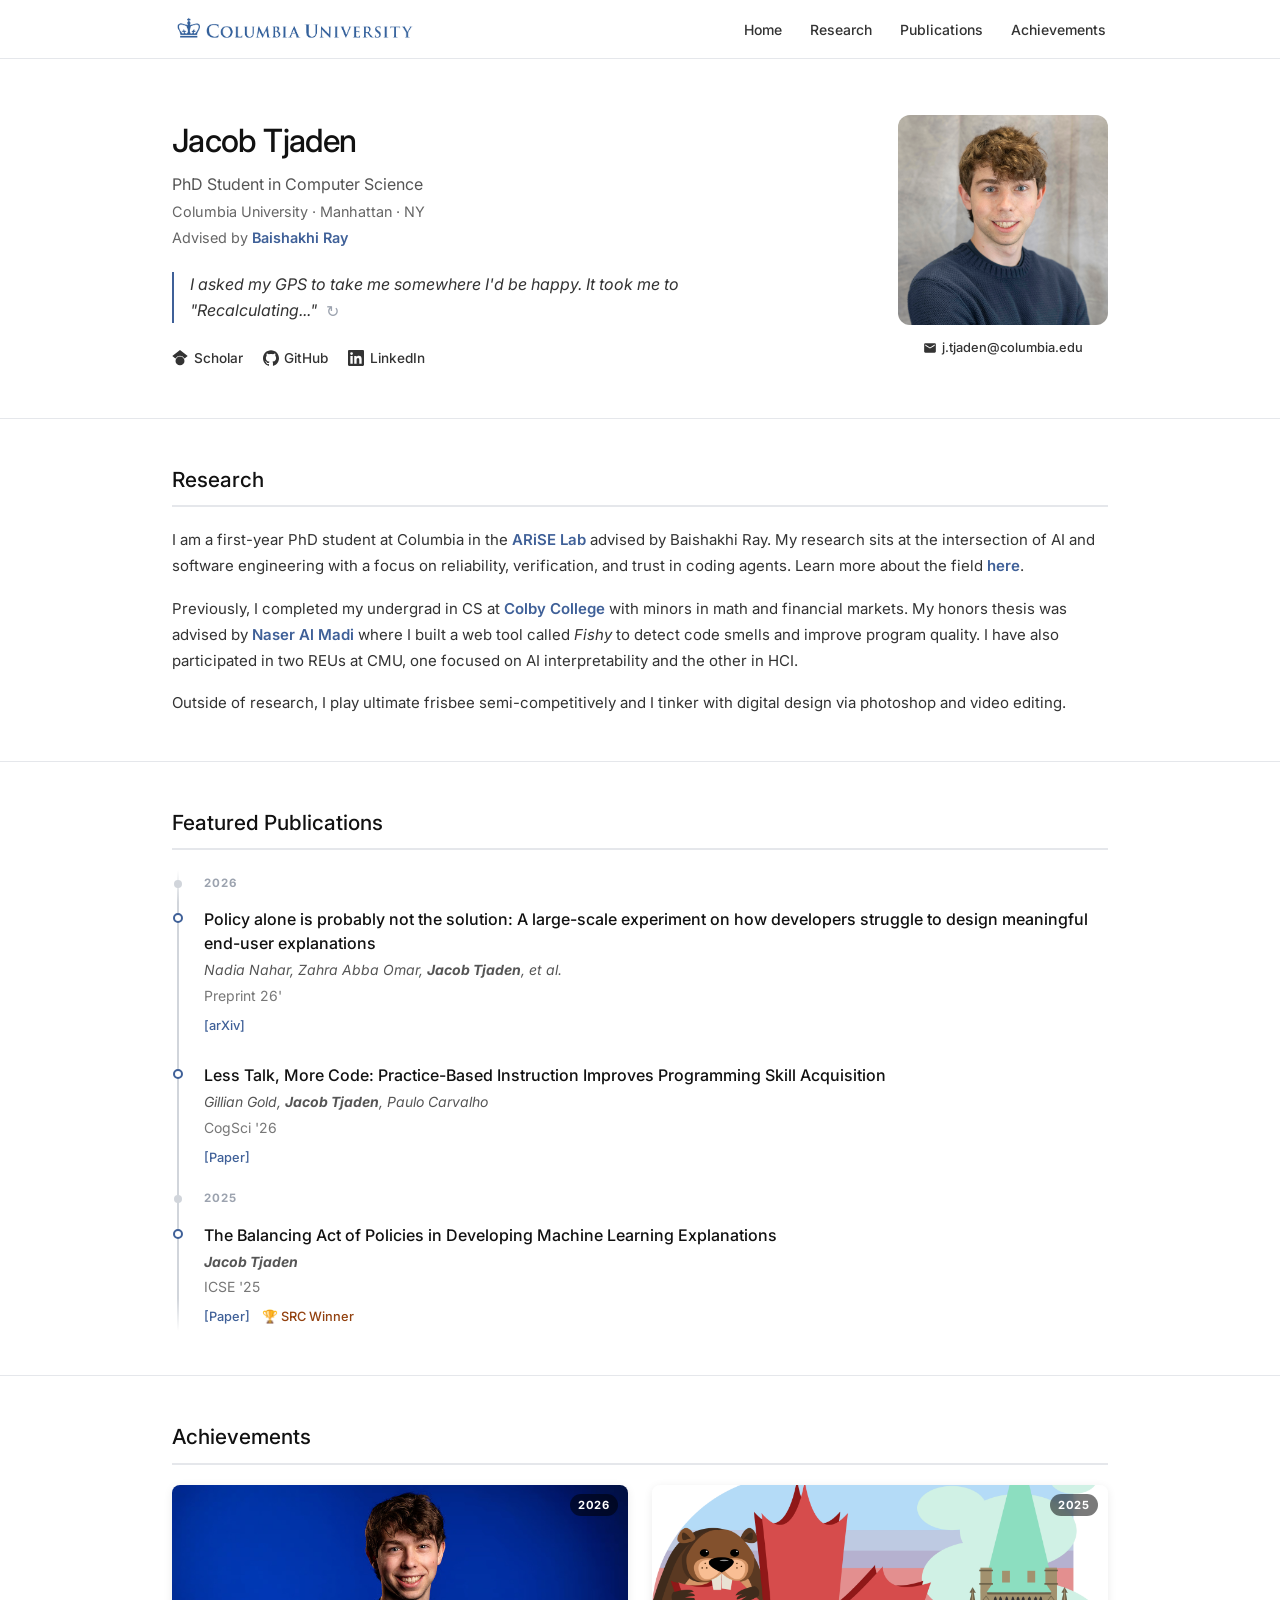
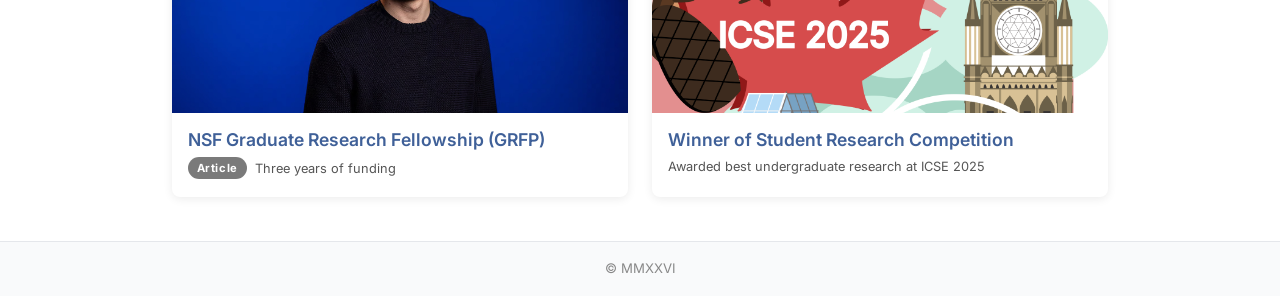
==== commit 5ee9b4e0: "Updated website for first year phd start" ====
--- a/index.html
+++ b/index.html
@@ -53,11 +53,11 @@
           <h1>Jacob Tjaden</h1>
           <p class="hero-role">PhD Student in Computer Science</p>
           <!-- <p class="hero-role">1st year CS PhD student</p> -->
-          <p class="hero-affil">Columbia University &middot; 500 West 120 St, 406 Mudd &middot; New York, NY 10027</p>
+          <p class="hero-affil">Columbia University &middot; Manhattan &middot; NY</p>
           <p class="hero-advisor">Advised by <a href="https://www.rayb.info/">Baishakhi Ray</a></p>
 
           <blockquote class="hero-tagline">
-            &ldquo;<span id="joke-text"></span>&rdquo;
+            <span id="joke-text"></span>
             <button id="joke-refresh" title="Another one" aria-label="Show a new joke">&#8635;</button>
           </blockquote>
 
@@ -111,20 +111,18 @@
       <h2 class="section-title">Research</h2>
 
       <p class="prose">
-        I am a CS PhD student at Columbia working in the ARiSE Lab advised by Baishakhi Ray.
-        My research sits at the intersection of <strong class="highlight">AI</strong> and <strong class="highlight">software engineering</strong>.
-        <!-- with a focus on <i>trust in AI coding agents</i>.--> Learn more about the field  
-        <a href="https://cacm.acm.org/opinion/agentic-ai-software-engineers-programming-with-trust/">here</a>.
+        I am a first-year PhD student at Columbia in the <a href="https://ariselab.github.io/">ARiSE Lab</a> advised by Baishakhi Ray.
+        My research sits at the intersection of AI and software engineering with a focus on reliability, verification, and trust in coding agents.
+        Learn more about the field <a href="https://cacm.acm.org/opinion/agentic-ai-software-engineers-programming-with-trust/">here</a>.
       </p>
       <p class="prose">
-        Previously, I completed my undergrad in CS at <strong class="highlight">Colby College</strong> with minors in math and econ financial markets.
-        At Colby, my honors thesis was advised by <strong class="highlight">Prof. Naser Al Madi</strong> where I built a web tool called <i>Fishy</i>
-        to help programmers improve the quality of their code.
-        I have also been a part of two NSF REUs at CMU, one in the domain of software engineering and the other in HCI.
+        Previously, I completed my undergrad in CS at <strong class="highlight">Colby College</strong> with minors in math and financial markets.
+        My honors thesis was advised by <strong class="highlight">Naser Al Madi</strong> where I built a web tool called <i>Fishy</i>
+        to detect code smells and improve program quality.
+        I have also participated in two REUs at CMU, one focused on AI interpretability and the other in HCI.
       </p>
       <p class="prose">
         Outside of research, I play ultimate frisbee semi-competitively and I tinker with digital design via photoshop and video editing. 
-        Feel free to say hi to chat or ask questions!
       </p>
 
       <!--
@@ -163,7 +161,7 @@
             Nadia Nahar, Zahra Abba Omar, <strong>Jacob Tjaden</strong>, et al.
           </p>
           <p class="pub-venue">
-            Submitted for publication<em></em>, 2026
+            Preprint 26'
           </p>
           <div class="pub-links">
             <a href="https://arxiv.org/pdf/2503.15512" target="_blank" rel="noopener" class="pub-link">[arXiv]</a>
@@ -178,7 +176,7 @@
             Gillian Gold, <strong>Jacob Tjaden</strong>, Paulo Carvalho
           </p>
           <p class="pub-venue">
-            Cognitive Science Society (CogSci), 2026
+            CogSci '26
           </p>
           <div class="pub-links">
             <a href="https://escholarship.org/uc/item/6vq9j198" target="_blank" rel="noopener" class="pub-link">[Paper]</a>
@@ -196,7 +194,7 @@
             <strong>Jacob Tjaden</strong>
           </p>
           <p class="pub-venue">
-            International Conference on Software Engineering (ICSE), 2025
+            ICSE '25
           </p>
           <div class="pub-links">
             <a href="https://ieeexplore.ieee.org/document/11024264" target="_blank" rel="noopener" class="pub-link">[Paper]</a>
@@ -250,7 +248,7 @@
   <!-- Footer -->
   <footer>
     <div class="container">
-      <p>&copy; <span id="year"></span> Jacob Tjaden</p>
+      <p>&copy; <span id="year"></span></p>
     </div>
   </footer>
 
--- a/custom_css/style.css
+++ b/custom_css/style.css
@@ -190,6 +190,10 @@
   padding-left: 1rem;
   margin-bottom: 1.5rem;
   line-height: 1.6;
+}
+
+#joke-text {
+  white-space: pre-line;
 }
 
 #joke-refresh {
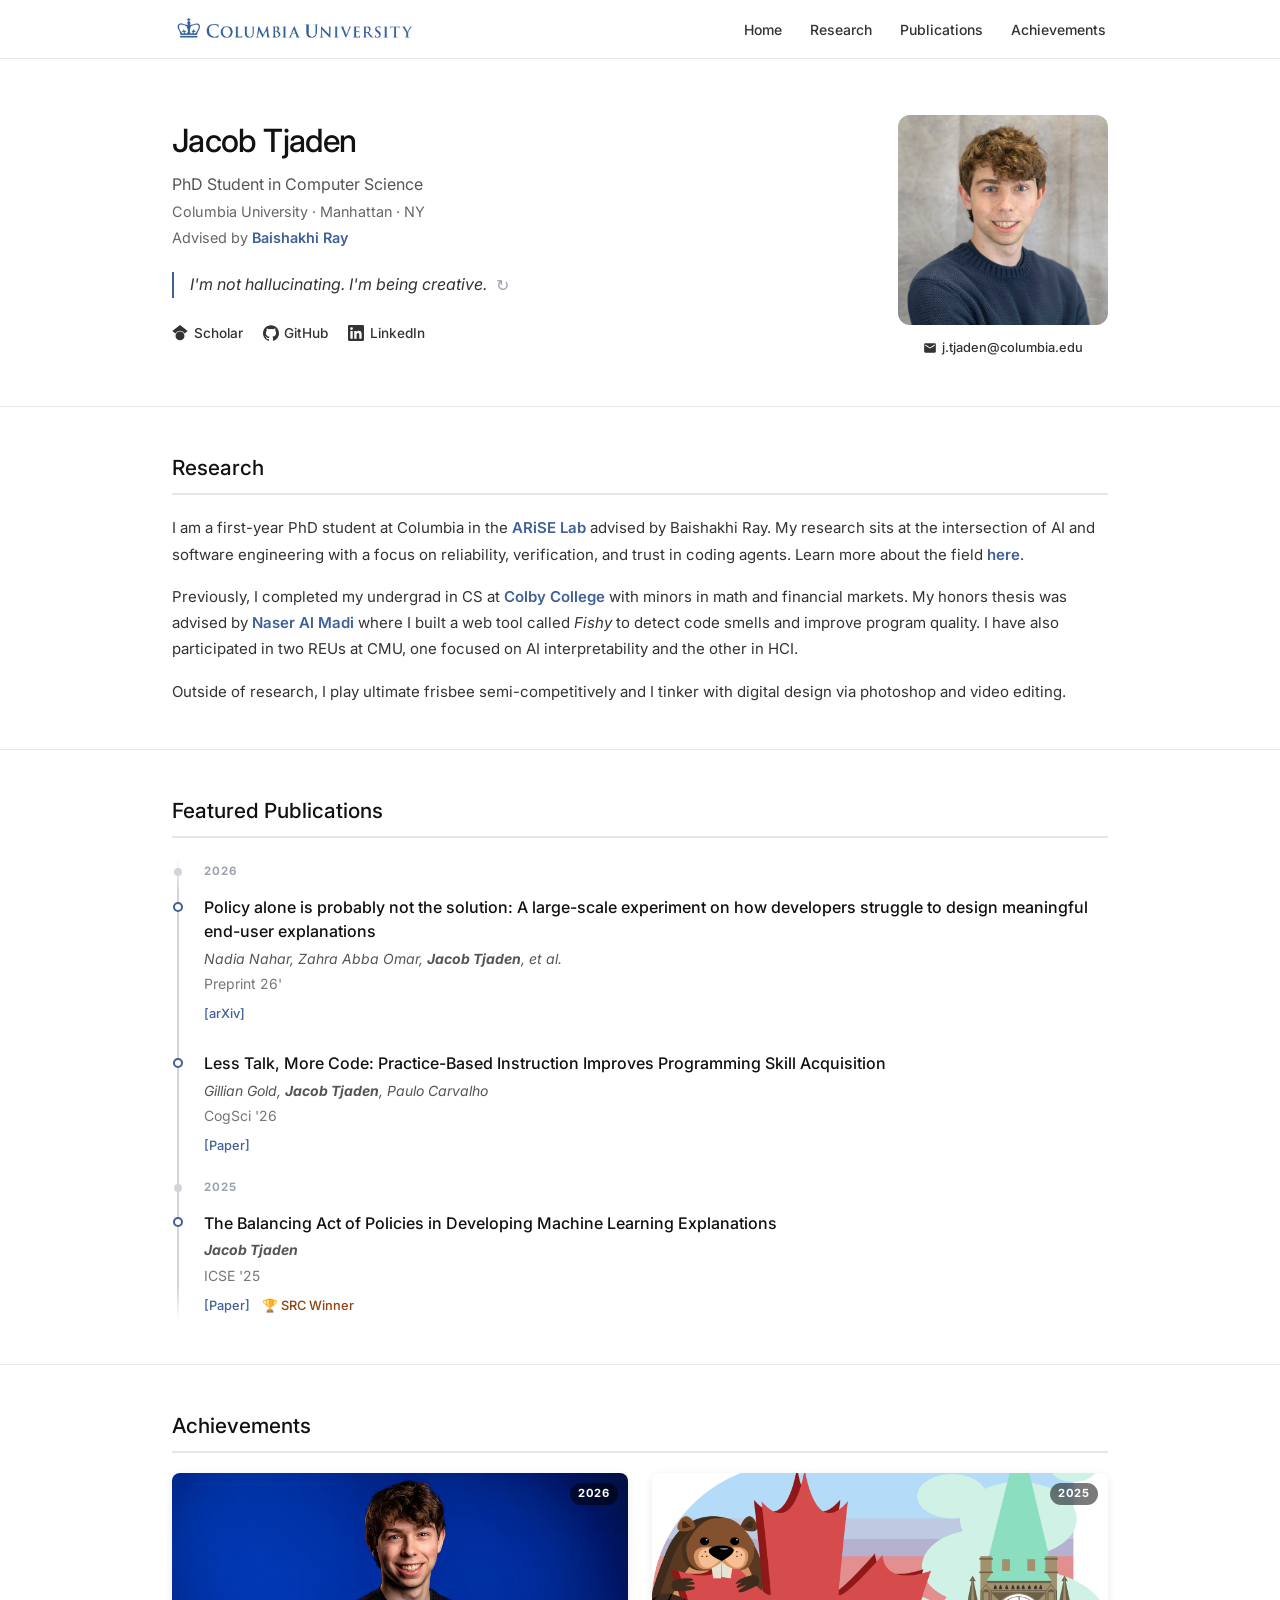
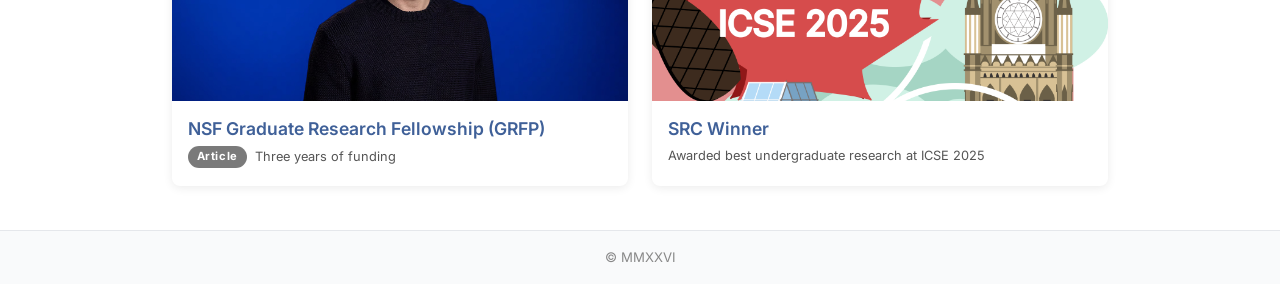
==== commit da048f78: "Edited SRC award title" ====
--- a/index.html
+++ b/index.html
@@ -236,7 +236,7 @@
             <p class="achievement-date">2025</p>
           </div>
           <div class="achievement-body">
-            <h5 class="achievement-title">Winner of Student Research Competition</h5>
+            <h5 class="achievement-title">SRC Winner</h5>
             <p class="achievement-desc">Awarded best undergraduate research at ICSE 2025</p>
           </div>
         </div>
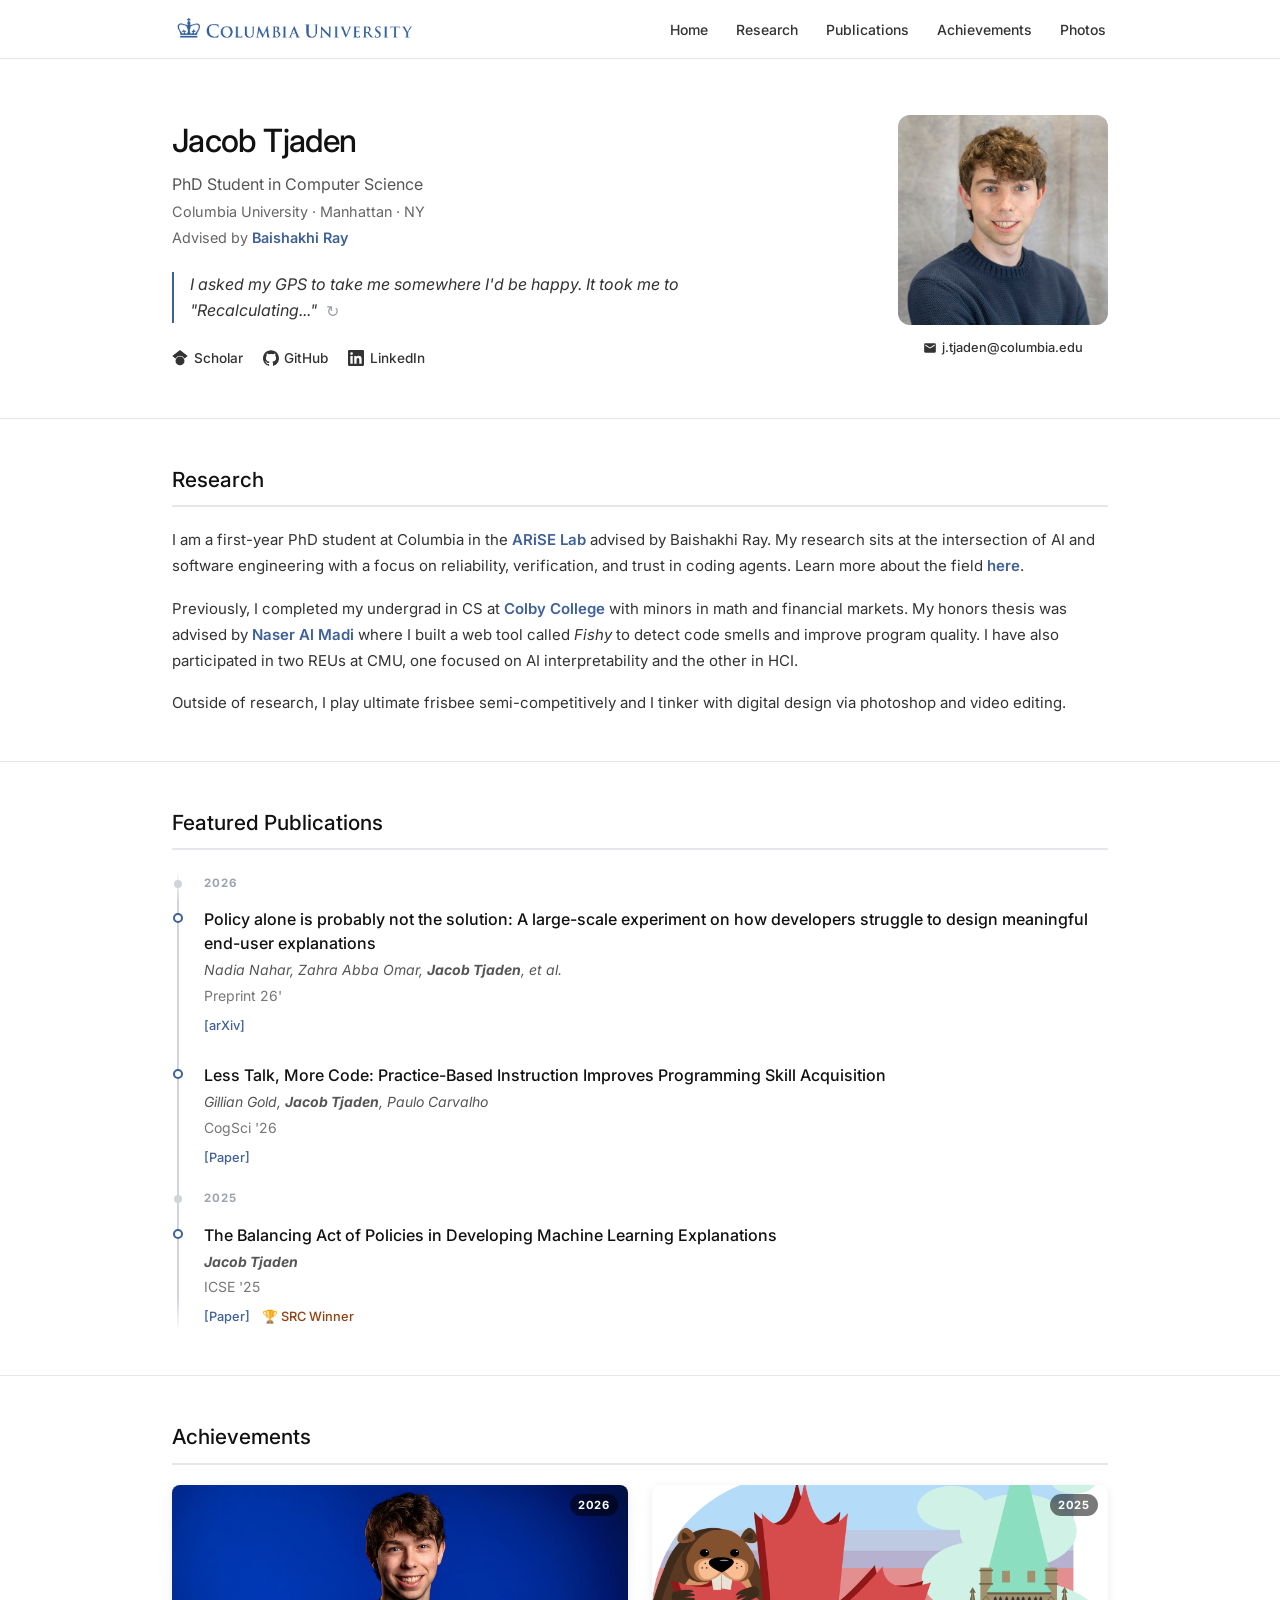
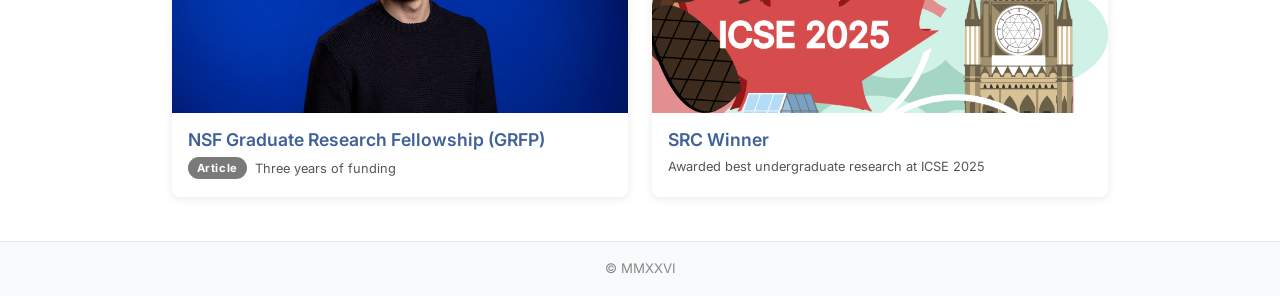
==== commit cff15ff1: "Added photo page with photos" ====
--- a/index.html
+++ b/index.html
@@ -16,6 +16,8 @@
   <script>
     window.dataLayer = window.dataLayer || [];
     function gtag(){dataLayer.push(arguments);}
+    // Skip tracking in browsers opted out from the dashboard (your own visits)
+    try { if (localStorage.getItem('jt-no-track') === '1') window['ga-disable-G-TKDKYT4JV2'] = true; } catch (e) {}
     gtag('js', new Date());
     gtag('config', 'G-TKDKYT4JV2');
   </script>
@@ -39,6 +41,7 @@
         <li><a href="#research">Research</a></li>
         <li><a href="#publications">Publications</a></li>
         <li><a href="#achievements">Achievements</a></li>
+        <li><a href="photos.html">Photos</a></li>
         <!--<li><a href="assets/cv.pdf" target="_blank" rel="noopener">CV</a></li>-->
       </ul>
     </div>
@@ -253,6 +256,7 @@
   </footer>
 
   <script src="script/navbar.js"></script>
+  <script src="script/analytics.js"></script>
   <script src="script/smooth-scroll.js"></script>
   <script src="script/research-vectors.js"></script>
 
--- a/custom_css/style.css
+++ b/custom_css/style.css
@@ -677,6 +677,81 @@
   }
 }
 
+/* ─── Photos ────────────────────────────────────────────────── */
+
+.section-title--split {
+  display: flex;
+  justify-content: space-between;
+  align-items: baseline;
+  gap: 1rem;
+}
+
+.photo-credit {
+  font-family: 'Inter', -apple-system, BlinkMacSystemFont, 'Segoe UI', sans-serif;
+  font-size: 0.8rem;
+  font-weight: 400;
+  font-style: italic;
+  color: #888;
+}
+
+.photo-grid {
+  display: grid;
+  grid-template-columns: repeat(2, 1fr);
+  gap: 1.5rem;
+}
+
+.photo-item {
+  margin: 0;
+  position: relative;
+}
+
+.photo-frame {
+  width: 100%;
+  aspect-ratio: 4 / 3;
+  border-radius: 12px;
+  overflow: hidden;
+  background: #f3f4f6;
+}
+
+.photo-frame img {
+  width: 100%;
+  height: 100%;
+  object-fit: cover;
+  object-position: center;
+  display: block;
+}
+
+/* Caption sits inside the photo, bottom-left (matches .achievement-date) */
+.photo-caption {
+  position: absolute;
+  left: 0.6rem;
+  bottom: 0.6rem;
+  max-width: calc(100% - 1.2rem);
+  font-size: 0.72rem;
+  font-weight: 500;
+  color: #ffffff;
+  background: rgba(0, 0, 0, 0.52);
+  padding: 0.2rem 0.6rem;
+  border-radius: 999px;
+  line-height: 1.4;
+  letter-spacing: 0.02em;
+  white-space: nowrap;
+  overflow: hidden;
+  text-overflow: ellipsis;
+  backdrop-filter: blur(4px);
+  -webkit-backdrop-filter: blur(4px);
+}
+
+@media (max-width: 560px) {
+  .photo-grid {
+    gap: 0.75rem;
+  }
+
+  .photo-frame {
+    border-radius: 8px;
+  }
+}
+
 /* ─── Footer ────────────────────────────────────────────────── */
 
 footer {
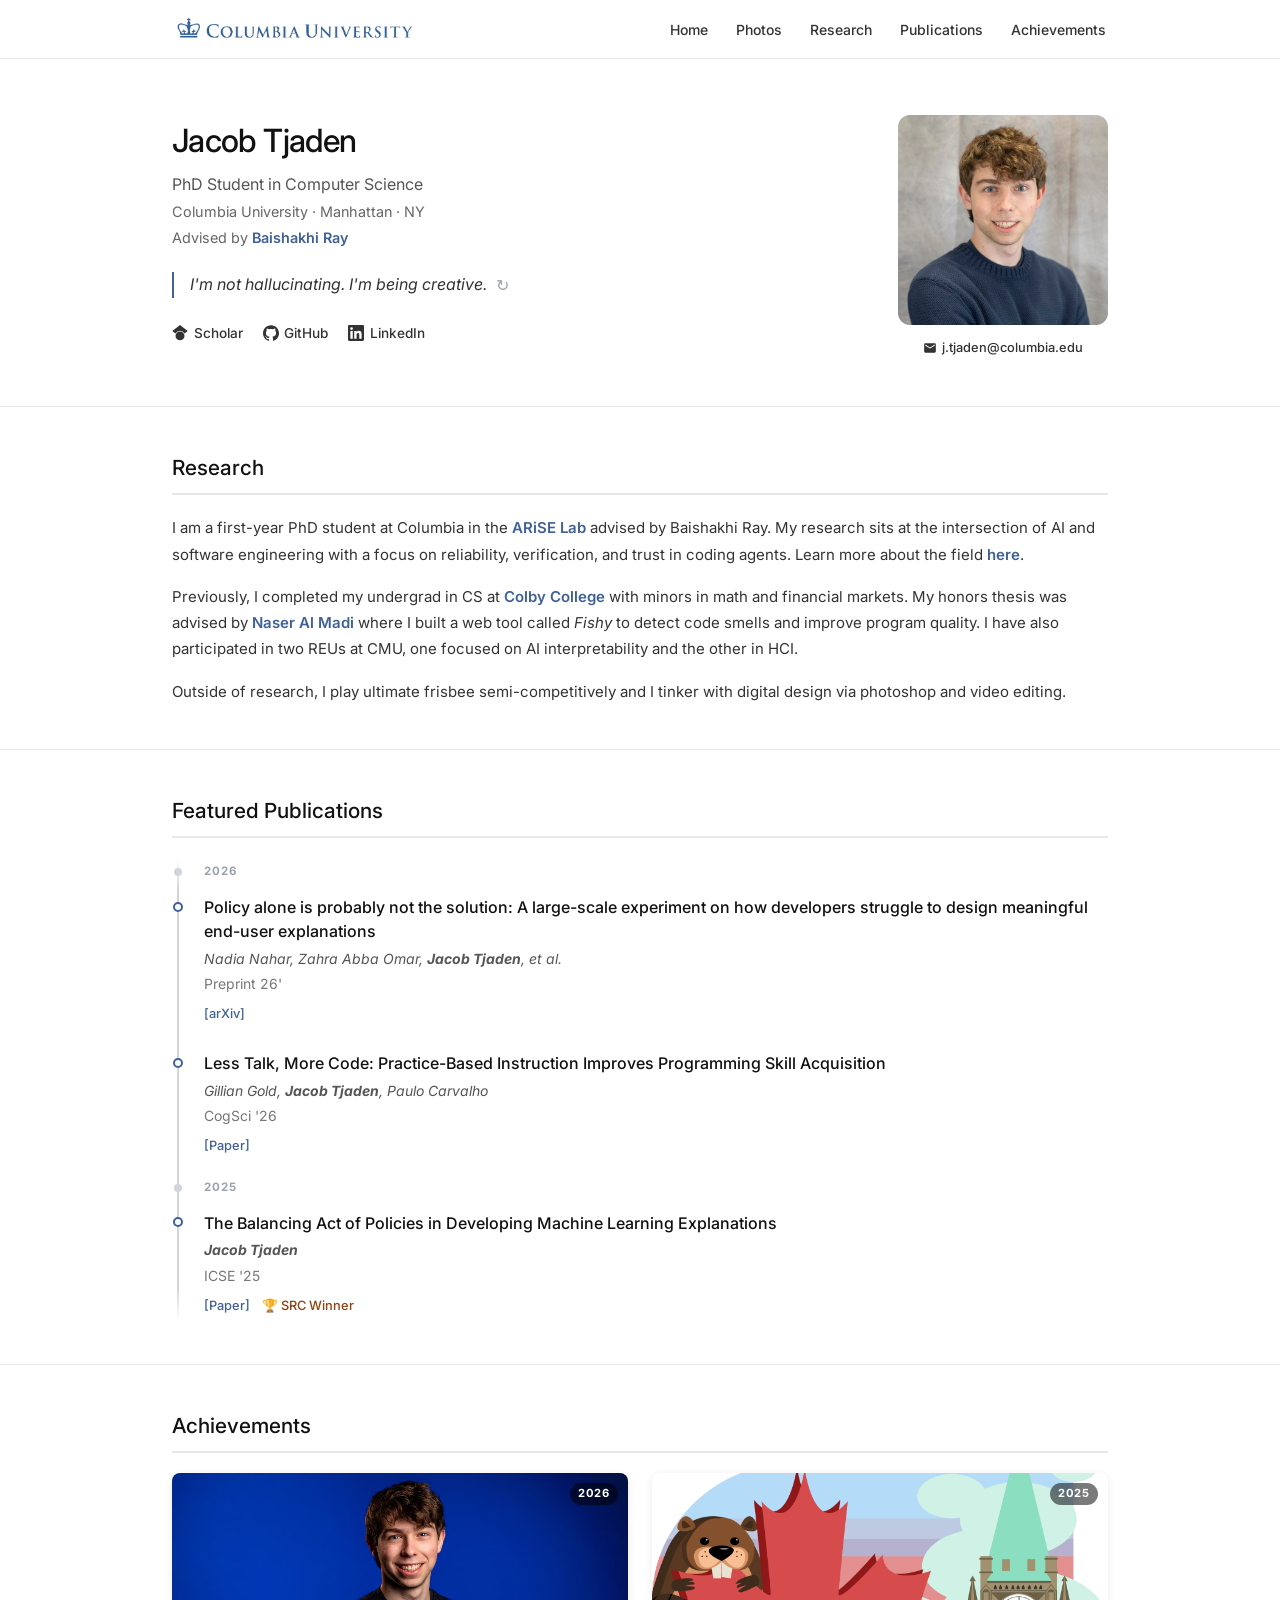
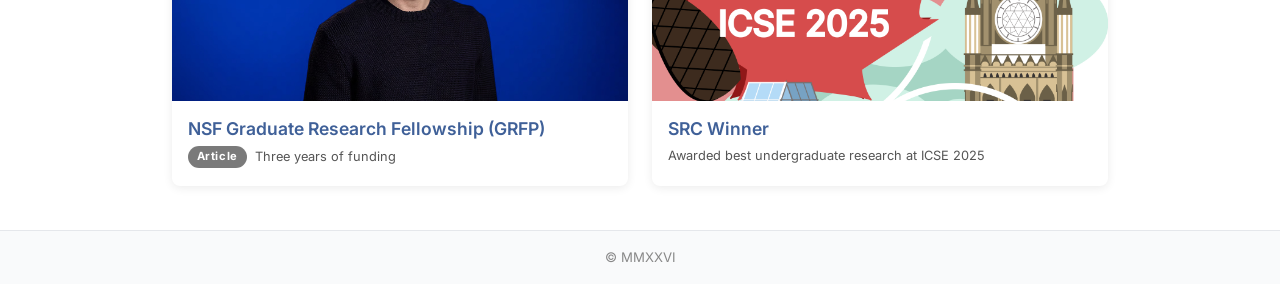
==== commit 87b67486: "Moved Photo navbar" ====
--- a/index.html
+++ b/index.html
@@ -38,10 +38,10 @@
       </button>
       <ul class="nav-links" id="navLinks">
         <li><a href="#home">Home</a></li>
+        <li><a href="photos.html">Photos</a></li>
         <li><a href="#research">Research</a></li>
         <li><a href="#publications">Publications</a></li>
         <li><a href="#achievements">Achievements</a></li>
-        <li><a href="photos.html">Photos</a></li>
         <!--<li><a href="assets/cv.pdf" target="_blank" rel="noopener">CV</a></li>-->
       </ul>
     </div>
